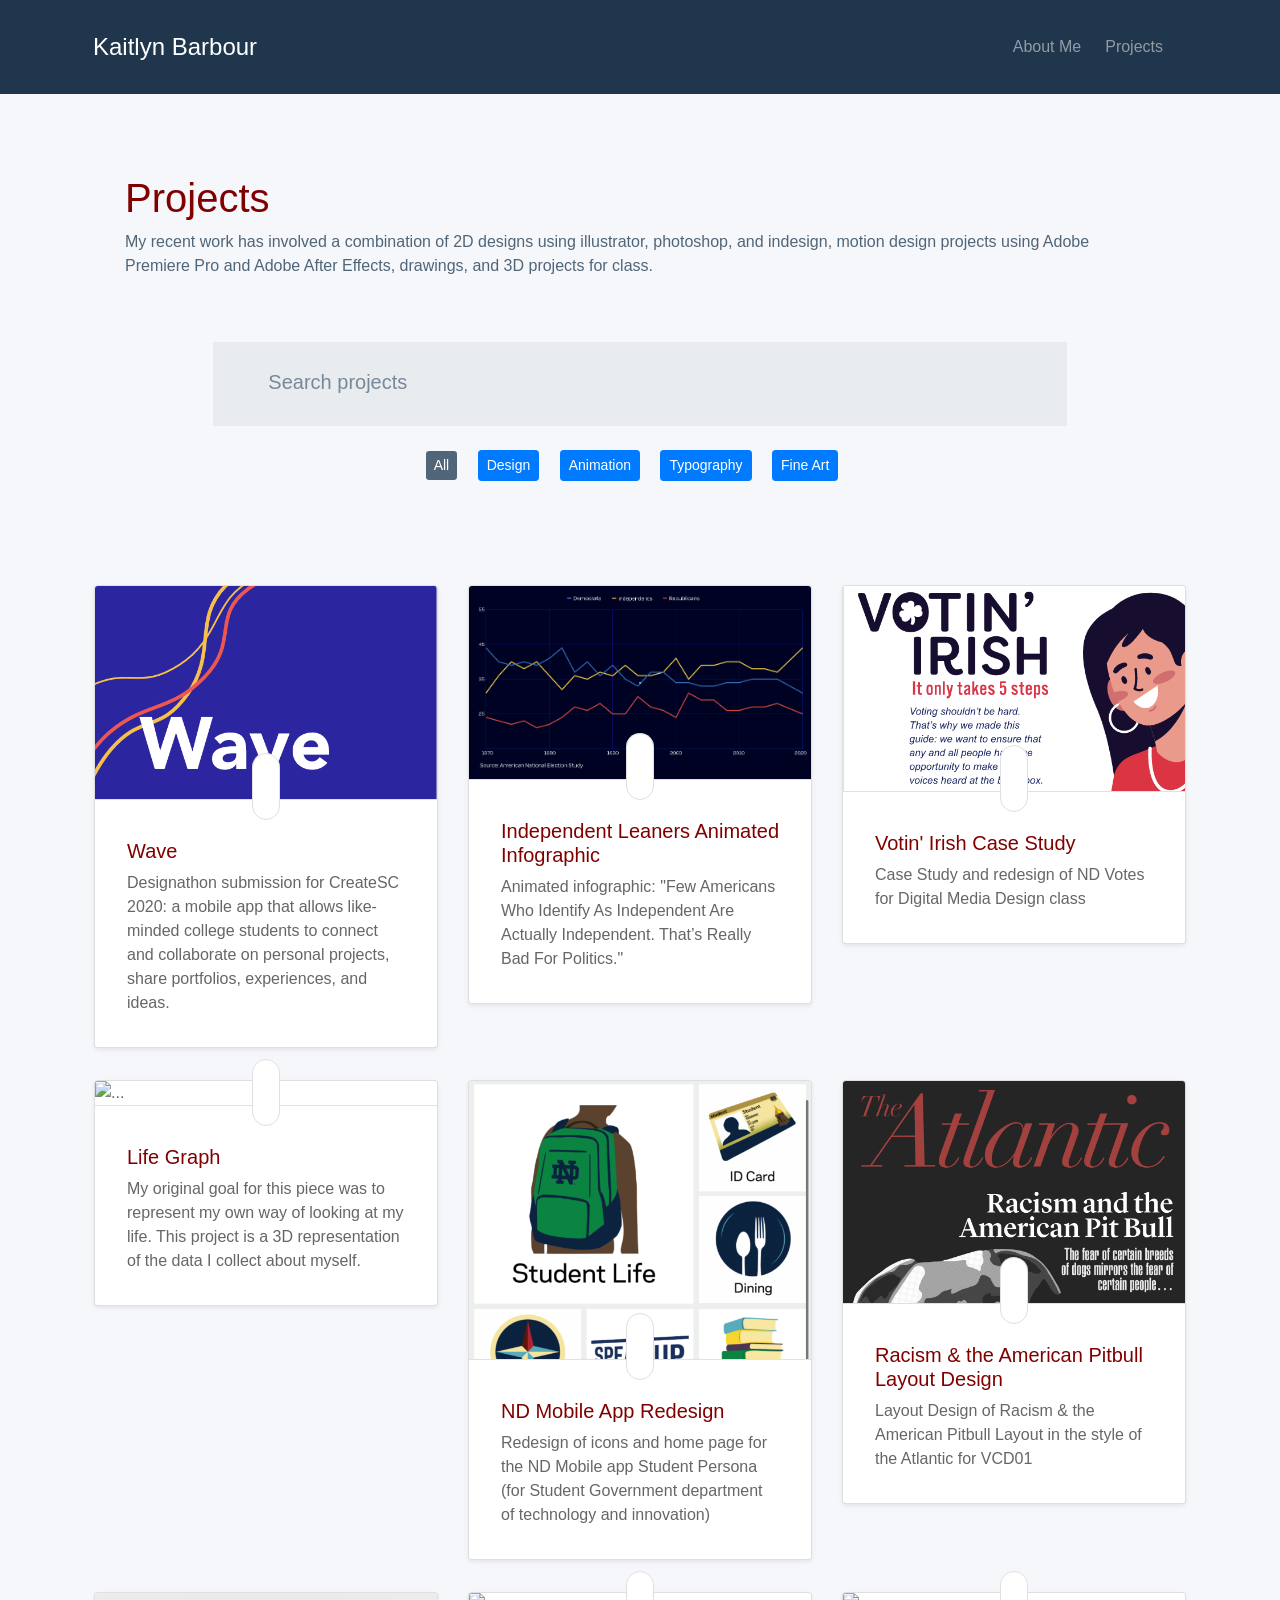
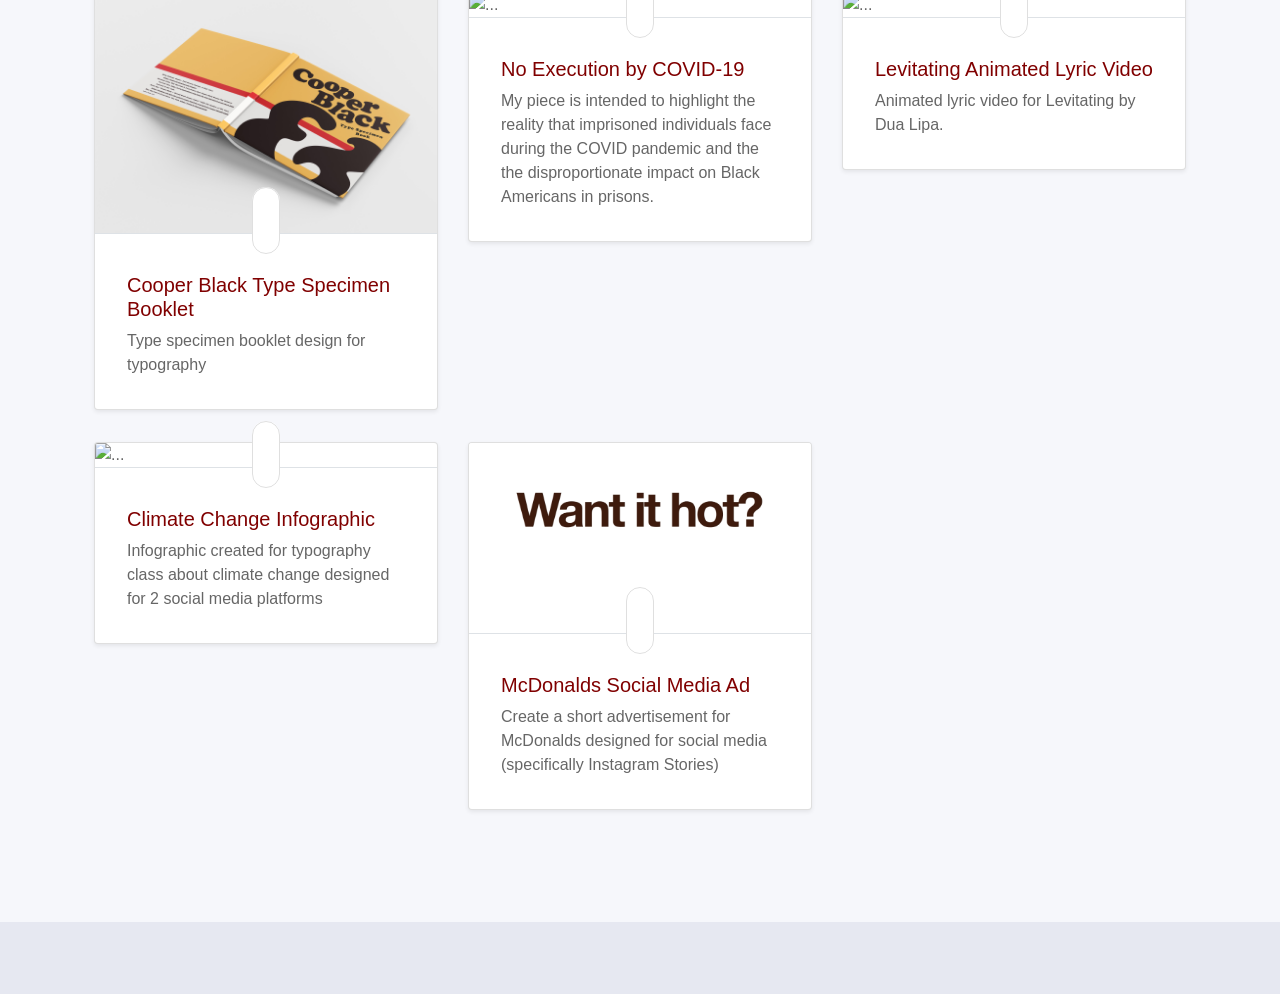
==== projects.html @ 3bd91464 "Add files via upload" ====
<!doctype html>
<html lang="en">

<head>

  <!-- Required meta tags -->
  <meta charset="utf-8">
  <meta name="viewport" content="width=device-width, initial-scale=1, shrink-to-fit=no">

  <!-- Favicon -->
  <link rel="apple-touch-icon" sizes="57x57" href="img/favicons/apple-icon-57x57.png">
  <link rel="apple-touch-icon" sizes="60x60" href="img/favicons/apple-icon-60x60.png">
  <link rel="apple-touch-icon" sizes="72x72" href="img/favicons/apple-icon-72x72.png">
  <link rel="apple-touch-icon" sizes="76x76" href="img/favicons/apple-icon-76x76.png">
  <link rel="apple-touch-icon" sizes="114x114" href="img/favicons/apple-icon-114x114.png">
  <link rel="apple-touch-icon" sizes="120x120" href="img/favicons/apple-icon-120x120.png">
  <link rel="apple-touch-icon" sizes="144x144" href="img/favicons/apple-icon-144x144.png">
  <link rel="apple-touch-icon" sizes="152x152" href="img/favicons/apple-icon-152x152.png">
  <link rel="apple-touch-icon" sizes="180x180" href="img/favicons/apple-icon-180x180.png">
  <link rel="icon" type="image/png" sizes="192x192" href="img/favicons/android-icon-192x192.png">
  <link rel="icon" type="image/png" sizes="32x32" href="img/favicons/favicon-32x32.png">
  <link rel="icon" type="image/png" sizes="96x96" href="img/favicons/favicon-96x96.png">
  <link rel="icon" type="image/png" sizes="16x16" href="img/favicons/favicon-16x16.png">
  <link rel="manifest" href="img/favicons/manifest.json">
  <meta name="msapplication-TileColor" content="#ffffff">
  <meta name="msapplication-TileImage" content="img/favicons/ms-icon-144x144.png">
  <meta name="theme-color" content="#ffffff">

  <!-- jQuery UI css -->
  <link rel="stylesheet" href="//code.jquery.com/ui/1.12.1/themes/base/jquery-ui.css">

  <!-- Bootstrap CSS -->
  <link rel="stylesheet" href="https://stackpath.bootstrapcdn.com/bootstrap/4.4.1/css/bootstrap.min.css" integrity="sha384-Vkoo8x4CGsO3+Hhxv8T/Q5PaXtkKtu6ug5TOeNV6gBiFeWPGFN9MuhOf23Q9Ifjh" crossorigin="anonymous">

  <!-- Google font: Open Sans Pro -->
  <link rel="preconnect" href="https://fonts.gstatic.com">
  <link href="https://fonts.googleapis.com/css2?family=Open+Sans:ital,wght@0,300;0,400;0,600;1,400&display=swap" rel="stylesheet">

  <!-- FontAwesome icon include -->
  <script src="https://kit.fontawesome.com/b730292a05.js" crossorigin="anonymous"></script>


  <!-- Main local styles -->
  <link rel="stylesheet" href="css/main.css">

  <title>Kaitlyn Barbour - Projects</title>

</head>

<body id="top">

  <!-- navbar include -->
  <div id="page-navbar"></div>

  <!-- main wrapper div -->
  <div class="container px-4" id="wrapper">

    <div class="row mx-3">
      <div class="col-sm-12">
        <h1>Projects</h1>
        <p>My recent work has involved a combination of 2D designs using illustrator, photoshop, and indesign, motion design projects using Adobe Premiere Pro and Adobe After Effects, drawings, and 3D projects for class.</p>
      </div>
      <!-- col-sm-12 -->

      <div class="col-sm-10 offset-sm-1">
        <form id="search-box">
          <div class="form-group">
            <div class="input-group border-0">
              <div class="input-group-prepend">
                <span class="input-group-text border-0"><i class="fa fa-search fa-fw fa-2x graphite"></i></span>
              </div>
              <input type="text" class="form-control form-control-lg" aria-label="" name="brainstorm-search" id="search-input" placeholder="Search projects">
              <div class="input-group-append" id="search-refresh-button">
                <span class="input-group-text border-0"><i class="fa fa-sync-alt opacity-half bright-blue fa-fw fa-2x pointer sm-del"></i></span>
              </div>
            </div>
          </div>
        </form>
      </div>

      <!-- .col-sm-8 -->

      <div class="col-sm-10 offset-sm-1 text-center" id="filter-buttons">

        <!-- Filter buttons -->
        <button id="all" class="btn btn-sm btn-primary mr-3 active">
          All
        </button>
        <button id="design" class="btn btn-sm btn-primary mr-3">
          Design
        </button>
        <button id="animation" class="btn btn-sm btn-primary mr-3">
          Animation
        </button>
        <button id="typography" class="btn btn-sm btn-primary mr-3">
          Typography
        </button>
        <button id="art" class="btn btn-sm btn-primary mr-3">
          Fine Art
        </button>


      </div>
      <!-- col-sm-10 -->
    </div>
    <!-- .row -->

    <div class="row" id="projects-div">

      <!-- Write the cards into the page -->

          <div class="card-container col-sm-12 col-md-6 col-lg-4 col-xl-4">
            <div class="card shadow-sm design" data-url="https://kaitlynbarbour.notion.site/Wave-CreateSC-Designathon-65e16a1731f546c295c900f905b038a4">
              <img src="img/projects/wave.png" class="card-img-top" alt="...">
              <div class="card-body border-top" data-resource-type="design">
                <p class="text-center card-action">
                  <span><i class="fa fa-window fa-fw fa-2x" aria-hidden="true"></i></span>
                </p>
                <h5 class="project-title">Wave </h5>
                Designathon submission for CreateSC 2020: a mobile app that allows like-minded college students to connect and collaborate on personal projects, share portfolios, experiences, and ideas.
              </div>
            </div>
          </div>

          <div class="card-container col-sm-12 col-md-6 col-lg-4 col-xl-4">
            <div class="card shadow-sm animation" data-url="https://kaitlynbarbour.notion.site/Independent-Leaners-Animated-Infographic-33ac3e1185ef47bf99f20e267cc8ea8a">
              <img src="img/projects/animation.png" class="card-img-top" alt="...">
              <div class="card-body border-top" data-resource-type="animation">
                <p class="text-center card-action">
                  <span><i class="fa fa-window fa-fw fa-2x" aria-hidden="true"></i></span>
                </p>
                <h5 class="project-title"> Independent Leaners Animated Infographic</h5>
                Animated infographic: "Few Americans Who Identify As Independent Are Actually Independent. That’s Really Bad For Politics."
              </div>
            </div>
          </div>


          <div class="card-container col-sm-12 col-md-6 col-lg-4 col-xl-4">
            <div class="card shadow-sm design" data-url="https://kaitlynbarbour.notion.site/Votin-Irish-Case-Study-cc50f83d2846484eaac85abd52f3b702">
              <img src="img/projects/votinirish.png" class="card-img-top" alt="...">
              <div class="card-body border-top" data-resource-type="design">
                <p class="text-center card-action">
                  <span><i class="fa fa-window fa-fw fa-2x" aria-hidden="true"></i></span>
                </p>
                <h5 class="project-title">Votin' Irish Case Study </h5>
                Case Study and redesign of ND Votes for Digital Media Design class
              </div>
            </div>
          </div>

          <div class="card-container col-sm-12 col-md-6 col-lg-4 col-xl-4">
            <div class="card shadow-sm art" data-url="https://kaitlynbarbour.notion.site/Physical-Data-Visualization-90b8cab26c60464cac209d9bc8e6e616">
              <img src="img/projects/lifegraph.png" class="card-img-top" alt="...">
              <div class="card-body border-top" data-resource-type="art">
                <p class="text-center card-action">
                  <span><i class="fa fa-window fa-fw fa-2x" aria-hidden="true"></i></span>
                </p>
                <h5 class="project-title">Life Graph</h5>
                My original goal for this piece was to represent my own way of looking at my life. This project is a 3D representation of the data I collect about myself.
              </div>
            </div>
          </div>

          <div class="card-container col-sm-12 col-md-6 col-lg-4 col-xl-4">
            <div class="card shadow-sm design" data-url="https://kaitlynbarbour.notion.site/ND-Mobile-Student-Persona-Redesign-a856fe2694584ebcade6169691a4d353">
              <img src="img/projects/ndmobile.png" class="card-img-top" alt="...">
              <div class="card-body border-top" data-resource-type="design">
                <p class="text-center card-action">
                  <span><i class="fa fa-window fa-fw fa-2x" aria-hidden="true"></i></span>
                </p>
                <h5 class="project-title"> ND Mobile App Redesign</h5>
                Redesign of icons and home page for the ND Mobile app Student Persona (for Student Government department of technology and innovation)
              </div>
            </div>
          </div>

          <div class="card-container col-sm-12 col-md-6 col-lg-4 col-xl-4">
            <div class="card shadow-sm design" data-url="https://kaitlynbarbour.notion.site/Racism-the-American-Pitbull-Layout-Design-f62192bcb5354cb2b55799940a75b25e">
              <img src="img/projects/layoutdesign.jpg" class="card-img-top" alt="...">
              <div class="card-body border-top" data-resource-type="design">
                <p class="text-center card-action">
                  <span><i class="fa fa-window fa-fw fa-2x" aria-hidden="true"></i></span>
                </p>
                <h5 class="project-title"> Racism & the American Pitbull Layout Design</h5>
                Layout Design of Racism & the American Pitbull Layout in the style of the Atlantic for VCD01
              </div>
            </div>
          </div>

          <div class="card-container col-sm-12 col-md-6 col-lg-4 col-xl-4">
            <div class="card shadow-sm typography" data-url="https://kaitlynbarbour.notion.site/Cooper-Black-Type-Specimen-Booklet-4851844190004b54b8eca795ffcfc15a">
              <img src="img/projects/cooperblack.jpg" class="card-img-top" alt="...">
              <div class="card-body border-top" data-resource-type="typography">
                <p class="text-center card-action">
                  <span><i class="fa fa-window fa-fw fa-2x" aria-hidden="true"></i></span>
                </p>
                <h5 class="project-title"> Cooper Black Type Specimen Booklet</h5>
                Type specimen booklet design for typography
              </div>
            </div>
          </div>

          <div class="card-container col-sm-12 col-md-6 col-lg-4 col-xl-4">
            <div class="card shadow-sm art" data-url="https://kaitlynbarbour.notion.site/No-Execution-by-COVID-19-d1b6fbf8839147ed8ed090b9136ef6d8">
              <img src="img/projects/no-execution-by-covid19.jpg" class="card-img-top" alt="...">
              <div class="card-body border-top" data-resource-type="art">
                <p class="text-center card-action">
                  <span><i class="fa fa-window fa-fw fa-2x" aria-hidden="true"></i></span>
                </p>
                <h5 class="project-title">No Execution by COVID-19</h5>
                My piece is intended to highlight the reality that imprisoned individuals face during the COVID pandemic and the the disproportionate impact on Black Americans in prisons.
              </div>
            </div>
          </div>

          <div class="card-container col-sm-12 col-md-6 col-lg-4 col-xl-4">
            <div class="card shadow-sm animation" data-url="https://kaitlynbarbour.notion.site/Levitating-Animated-Lyric-Video-da3fcb309929469a9271ed8a6ec40804">
              <img src="img/projects/levitating.png" class="card-img-top" alt="...">
              <div class="card-body border-top" data-resource-type="animation">
                <p class="text-center card-action">
                  <span><i class="fa fa-window fa-fw fa-2x" aria-hidden="true"></i></span>
                </p>
                <h5 class="project-title">Levitating Animated Lyric Video</h5>
                Animated lyric video for Levitating by Dua Lipa.
              </div>
            </div>
          </div>

          <div class="card-container col-sm-12 col-md-6 col-lg-4 col-xl-4">
            <div class="card shadow-sm typography" data-url="https://kaitlynbarbour.notion.site/Climate-Change-Infographic-a1d170d517ae4a9aa8b67f7d9f4f98e4">
              <img src="img/projects/climatechange.png" class="card-img-top" alt="...">
              <div class="card-body border-top" data-resource-type="typography">
                <p class="text-center card-action">
                  <span><i class="fa fa-window fa-fw fa-2x" aria-hidden="true"></i></span>
                </p>
                <h5 class="project-title"> Climate Change Infographic</h5>
                Infographic created for typography class about climate change designed for 2 social media platforms
              </div>
            </div>
          </div>

          <div class="card-container col-sm-12 col-md-6 col-lg-4 col-xl-4">
            <div class="card shadow-sm animation" data-url="https://kaitlynbarbour.notion.site/McDonalds-Social-Media-Ad-288a495ed1e44b3b9bfb657590a5f5fc">
              <img src="img/projects/mcdonalds.png" class="card-img-top" alt="...">
              <div class="card-body border-top" data-resource-type="animation">
                <p class="text-center card-action">
                  <span><i class="fa fa-window fa-fw fa-2x" aria-hidden="true"></i></span>
                </p>
                <h5 class="project-title"> McDonalds Social Media Ad</h5>
                Create a short advertisement for McDonalds designed for social media (specifically Instagram Stories)
              </div>
            </div>
          </div>


      </script>

    </div>
    <!-- .row -->

  </div>
  <!-- #wrapper .container -->

  <!-- Footer include -->
  <div id="page-footer"></div>

  <!-- Back to top button -->
  <a role="button" id="back-to-top" class="btn scroll-link" href="#top"><i class="fa fa-fw fa-2x fa-angle-up" aria-hidden="true"></i></a>

  <div class="modal fade" id="modal-map-to-office" tabindex="-1" role="dialog" aria-labelledby="office-map-modal-label" aria-hidden="true">
    <div class="modal-dialog modal-lg" role="document">
      <div class="modal-content">
        <div class="modal-header">
          <h5 class="modal-title" id="office-map-modal-label">Map to my office</h5>
          <button type="button" class="close" data-dismiss="modal" aria-label="Close">
            <span aria-hidden="true">&times;</span>
          </button>
        </div>
        <div class="modal-body">
          <img class="image-fluid dx-auto" src="img/map-to-my-office.png" alt="map to my office">
        </div>
      </div>
    </div>
  </div>

  <!-- jquery JS minified -->
  <script src="https://code.jquery.com/jquery-3.4.1.min.js"></script>

  <!-- jquery ui -->
  <script src="https://code.jquery.com/ui/1.12.1/jquery-ui.js"></script>

  <!-- Mustache.js -->
  <script src="https://cdnjs.cloudflare.com/ajax/libs/mustache.js/3.0.1/mustache.min.js"></script>

  <!-- popper minified -->
  <script src="https://cdn.jsdelivr.net/npm/popper.js@1.16.0/dist/umd/popper.min.js" integrity="sha384-Q6E9RHvbIyZFJoft+2mJbHaEWldlvI9IOYy5n3zV9zzTtmI3UksdQRVvoxMfooAo" crossorigin="anonymous"></script>

  <!-- bootstrap JS minified -->
  <script src="https://stackpath.bootstrapcdn.com/bootstrap/4.4.1/js/bootstrap.min.js" integrity="sha384-wfSDF2E50Y2D1uUdj0O3uMBJnjuUD4Ih7YwaYd1iqfktj0Uod8GCExl3Og8ifwB6" crossorigin="anonymous"></script>

  <!-- Main local scripts -->
  <script src="js/main.js"></script>
  <script src="js/projects.js"></script>

  <script>
    $(function() {

      // Load the top page navbar
      $("#page-navbar").load("page-navbar.html", function() {

        $("#me").removeClass("active");
        $("#projects").addClass("active");

      });


      // Redirect to URL on data-url attr
      $(document).on("click", "[data-url]", function() {
        var url = $(this).data("url");
        window.open(url);
      });

    });
    // document.ready
  </script>

</body>

</html>
---- css/main.css ----
:root {
  /* root color variables */
  --bright-blue: #007bff;
  --nd-blue: #20364c;
  --body-background: #f6f7fb;
  --ghost-white: ghostwhite;
  --alice-blue: aliceblue;
  --footer-slate: #e6e8f1;
  --white: white;
  --body-font: #666;
  --slate-gray: lightslategray;
  --silver: silver;
  --graphite: #506578;
  --trench-blue: #406885;
  --light-blue: #d0e9fe;
  --chocolate: rgb(210, 105, 30);
  --maroon: maroon;
  --lightest-gray: #e9ecef;
}

html {
  font-size: 16px;
}

body {
  box-sizing: border-box;
  font-family: 'Proxima Nova', "Arial", sans-serif;
  color: var(--body-font);
  font-size: 1rem;
  background: var(--body-background);
}

p, ul, li, table, tr, td, dd, dt {
  color: var(--graphite);
  font-size: 1rem;
}

h1, h2, h3 {
  color: var(--maroon) !important;
}

h4, h5, h6 {
  color: var(--trench-blue) !important;
}

h4 {
  font-size: 1.35rem;
}

/* Lines after headers */
h3 {
  margin-bottom: 1.2rem;
  margin-top: 3rem;
}

h3 {
  position: relative;
}

h3 span {
  background-color: var(--body-background);
  padding-right: 10px;
}

h3:after {
  content: "";
  position: absolute;
  bottom: 0;
  left: 0;
  right: 0;
  height: 0.5em;
  border-top: 2px solid var(--silver);
  z-index: -1;
}

.position-title {
  font-size: 1.1rem;
  color: var(--trench-blue) !important;
  font-weight: 600;
}

#contact-table td {
  font-size: 1rem !important;
}

#contact-table td:first-of-type {
  color: var(--trench-blue);
}

#contact-table tr:first-child td {
  border: none !important;
}

.list-group-item a,
.list-group-item a i {
  color: var(--bright-blue);
}

/* Projects ---------------------------------------------------------------- */
#projects-div {
  margin-top: 3.5rem;
}

#projects-div .card {
  margin-bottom: 2rem;
  cursor: pointer;
}

#projects-div .card-body {
  padding: 3rem 2rem 2rem;
  text-align: left;
}

#projects-div .card-body h5 {
  text-align: left;
  color: var(--maroon) !important;
  margin-top: -1rem;
  z-index: 1000;
}

.card-action {
  background: transparent;
  margin-top: -4.05rem;
  margin-bottom: 3rem;
  z-index: 1;
}

.card-action span {
  color: var(--bright-blue);
  border: 1px solid rgba(0, 0, 0, .125);
  background: var(--white);
  padding: 2rem .8rem 1rem;
  border-radius: 90px;
}

/* Filter buttons */
#filter-buttons {
  margin-bottom: 2rem;
}

#filter-buttons button {
  margin-bottom: 1rem;
}

#filter-buttons button.active {
  background: var(--graphite);
  border: none;
}

/* Teaching section --------------------------------------------------------- */
#teaching-section .card {
  border: none;
  border-bottom: 1px dotted var(--silver) !important;
  background: none;
}

#teaching-section .card-header {
  background: transparent !important;
  padding: .3rem 0rem 0 .3rem;
  border-bottom: none !important;
}

#teaching-section .card-body {
  background: transparent !important;
  padding: .3rem 1rem 0 1rem;
  border-bottom: none !important;
}

#teaching-section button {
  text-align: left;
}

.fa-rotate-45 {
  -webkit-transform: rotate(45deg);
  -moz-transform: rotate(45deg);
  -ms-transform: rotate(45deg);
  -o-transform: rotate(45deg);
  transform: rotate(45deg);
}

.fa-rotate-90 {
  -webkit-transform: rotate(45deg);
  -moz-transform: rotate(45deg);
  -ms-transform: rotate(45deg);
  -o-transform: rotate(45deg);
  transform: rotate(45deg);
}

/* Research section --------------------------------------------------------- */
#reseach-bullets li {
  margin-bottom: .75rem;
}

#conference-presentations,
#invited-talks {
  margin-left: 1.25rem;
}

#conference-presentations dt {
  font-weight: 600;
}

#conference-presentations dd {
  margin-bottom: 1rem;
}

/* Vitae ----------------------------------------------------------------------*/
#vitae-iframe {
  box-shadow: 1px 1px 6px 0px var(--silver);
}

/* Format the social-professional network icons ------------------------------ */
.social-icons {
  list-style-type: none;
}

.social-icons li {
  padding-left: 2rem;
  display: inline-block;
  text-align: center;
  cursor: pointer;
}

.social-icons li a {
  color: #1585cf;
}

/* Color --------------------------------------------- */
.bright-blue {
  color: var(--bright-blue);
}

.chocolate {
  color: var(--chocolate);
}

.trench-blue {
  color: var(--trench-blue) !important;
}

.ghost-white {
  color: var(--ghost-white);
}

.bright-blue {
  color: var(--bright-blue);
}

.light-blue {
  color: var(--light-blue);
}

.footer-slate {
  color: var(--footer-slate);
}

.white {
  color: var(--white);
}

.slate-gray {
  color: var(--slate-gray);
}

.silver {
  color: var(--silver);
}

.graphite {
  color: var(--graphite);
}

/* Navbar -------------------------------------------- */
.bg-navbar {
  background: var(--nd-blue);
}

#page-navbar nav {
  padding: 1.5rem;
}

#page-navbar img {
  width: 30px;
}

.navbar-brand {
  font-size: 1.5rem !important;
}

#page-lead {
  margin-bottom: 2rem !important;
}

#page-footer {
  margin-top: 5rem;
  background: var(--footer-slate);
  padding: 2rem 0 1.5rem;
}

blockquote,
cite {
  font-style: normal;
}

/* Back to top button  --------------------------------------- */
#back-to-top {
  display: none;
  position: fixed;
  bottom: 40%;
  right: 0;
  z-index: 99;
  border: none;
  outline: none;
  background-color: var(--bright-blue);
  color: var(--white) !important;
  padding: 8px 4px 10px 4px;
  border-radius: 2px 0 0 2px;
  font-size: 1rem;
  cursor: pointer !important;
}

#back-to-top:hover {
  background-color: var(--bright-blue);
  color: var(--white);
}

#page-navbar .active {
  border-bottom: 3px solid white;
}

/* Set cursor as pointer */
.pointer {
  cursor: pointer;
}

/* Education section ---------------------------------------- */
#education {
  border: none !important;
}

#education li {
  padding: .25rem 0;
  background: transparent;
  border: none !important;
}

/* wrapper -------------------------------------------------- */
#wrapper {
  padding-top: 5rem;
}

#wrapper a {
  font-size: inherit;
  color: var(--bright-blue);
}

/* Search-box */
#search-box {
  margin-top: 3rem;
  outline: none;
  background: var(--lightest-gray);
  padding: 1rem 1rem .25rem;
  margin-bottom: 1.5rem;
  /* border: none !important;
  -webkit-box-shadow: none !important;
  -moz-box-shadow: none !important;
  box-shadow: none !important; */
}

#search-box input {
  text-shadow: none !important;
  color: var(--graphite);
  border: none !important;
  background: var(--lightest-gray) !important;
}

/* Utilities */
.small-caps {
  font-variant: small-caps;
}

.badge {
  padding: .4rem .6rem;
}

.urls {
  overflow-wrap: break-word;
  word-wrap: break-word;
  word-break: break-word;
  -ms-hyphens: auto;
  -moz-hyphens: auto;
  -webkit-hyphens: auto;
  hyphens: auto;
}

input::placeholder {
  color: var(--slate-gray) !important;
  text-shadow: none;
}

.card-header button {
  font-size: 1.1rem !important;
}

.tab { margin-left: 25px; }

/* Media queries ------------------------------------------- */
@media screen and (max-width: 560px) {
  #page-navbar .nav-item {
    padding: .1rem 2rem .1rem 1.5rem;
    margin-top: .35rem;
    border-bottom: 1px dotted var(--silver);
  }

  #my-photo {
    margin-top: -4rem;
  }

  #page-navbar #projects {
    border: none !important;
  }
}
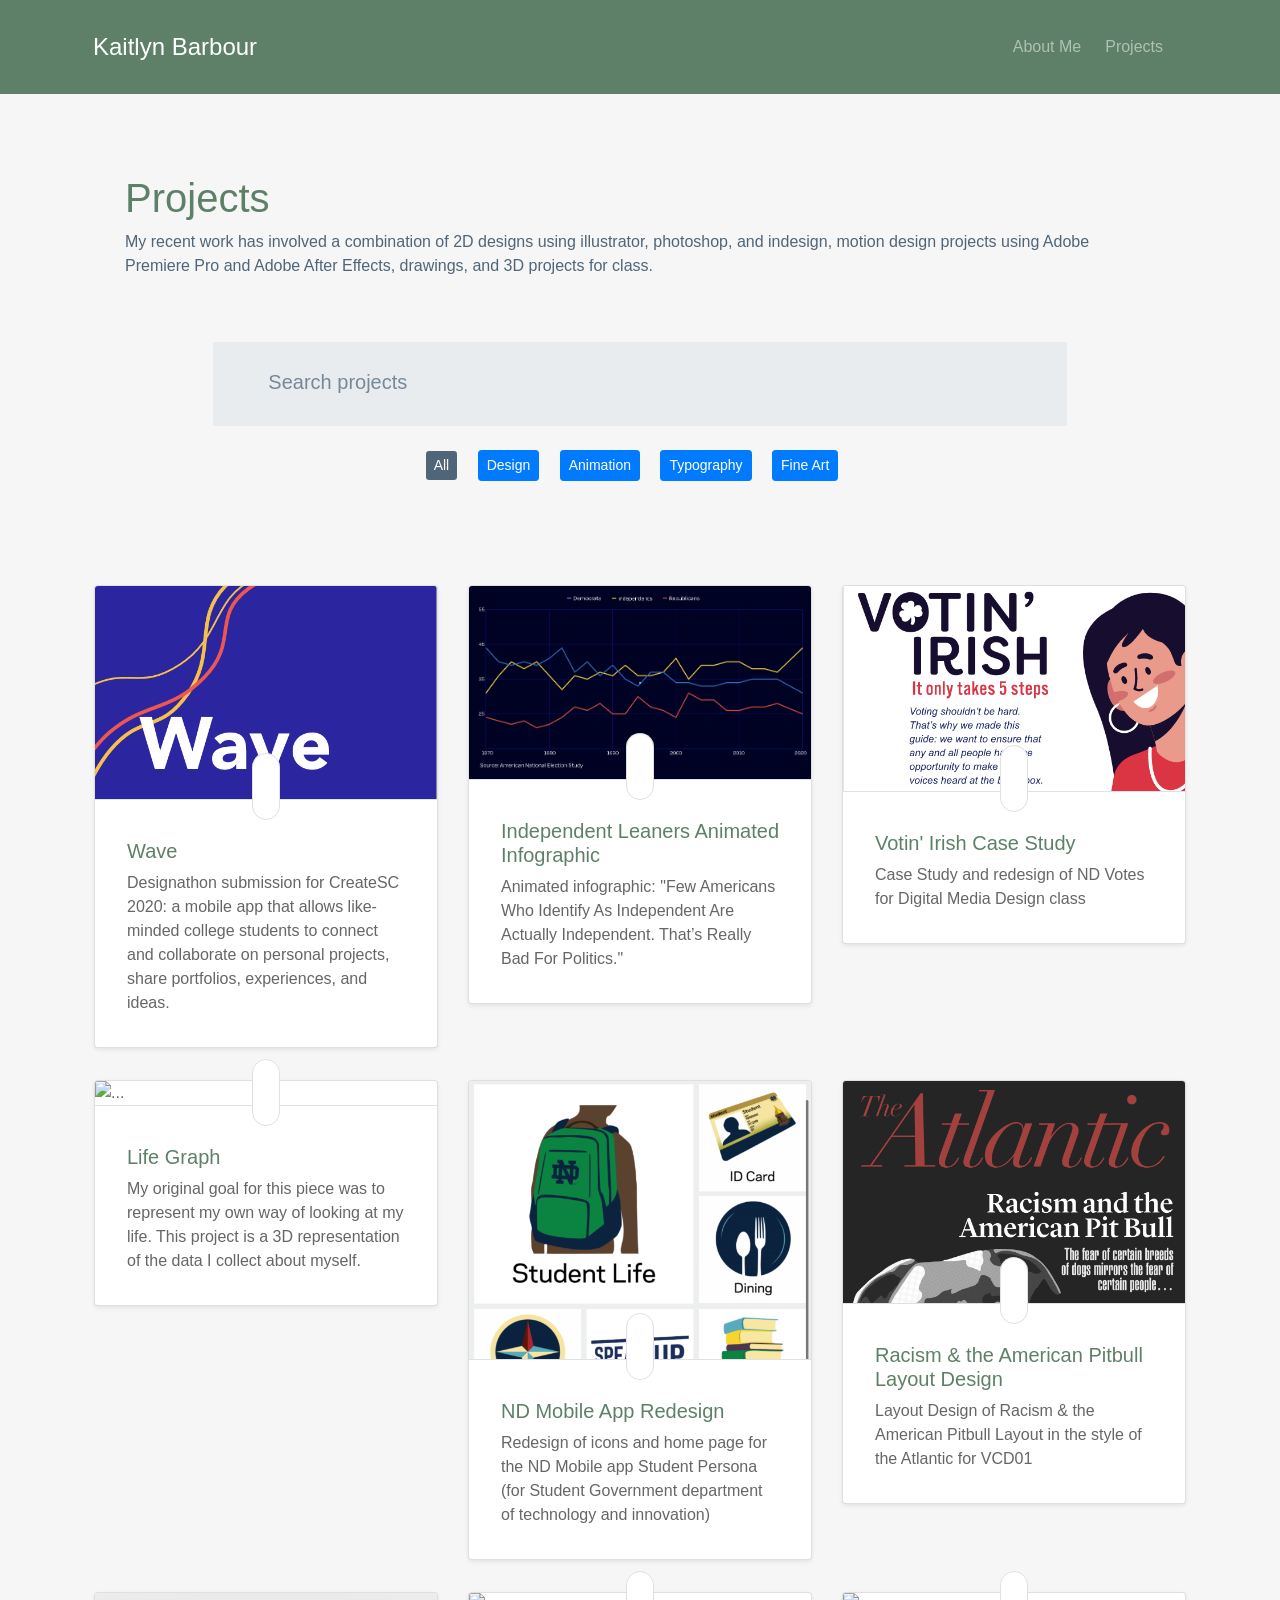
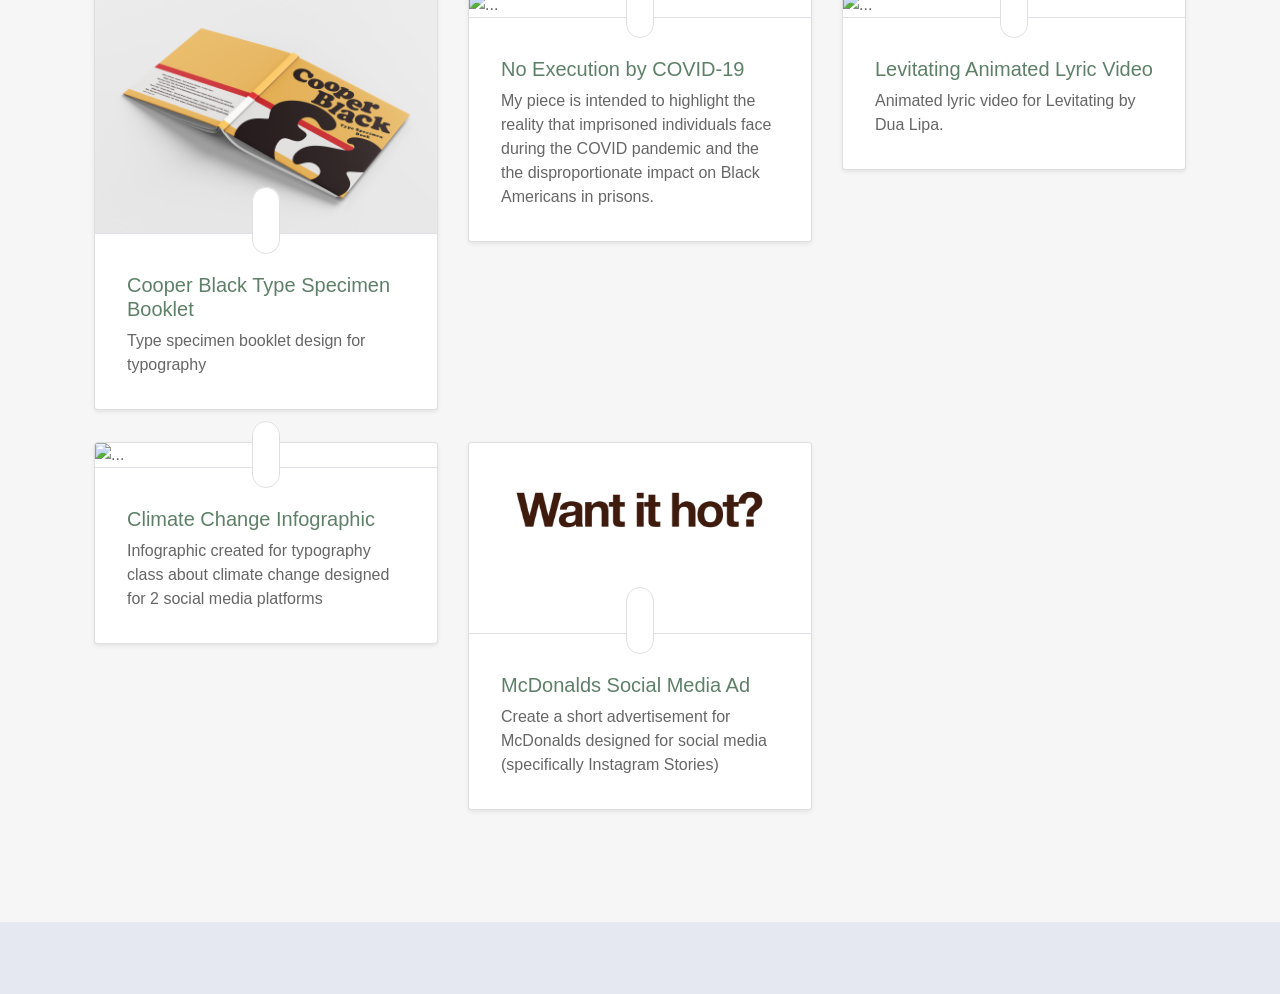
==== commit 061108c5: "Update projects.html" ====
--- a/projects.html
+++ b/projects.html
@@ -71,7 +71,7 @@
               </div>
               <input type="text" class="form-control form-control-lg" aria-label="" name="brainstorm-search" id="search-input" placeholder="Search projects">
               <div class="input-group-append" id="search-refresh-button">
-                <span class="input-group-text border-0"><i class="fa fa-sync-alt opacity-half bright-blue fa-fw fa-2x pointer sm-del"></i></span>
+                <span class="input-group-text border-0"><i class="fa fa-sync-alt opacity-half kaitlyn-green fa-fw fa-2x pointer sm-del"></i></span>
               </div>
             </div>
           </div>
--- a/css/main.css
+++ b/css/main.css
@@ -1,8 +1,8 @@
 :root {
   /* root color variables */
-  --bright-blue: #007bff;
-  --nd-blue: #20364c;
-  --body-background: #f6f7fb;
+  --bright-blue: #5e8068;
+  --kaitlyn-green: #5e8068;
+  --body-background: #f6f6f6;
   --ghost-white: ghostwhite;
   --alice-blue: aliceblue;
   --footer-slate: #e6e8f1;
@@ -14,7 +14,6 @@
   --trench-blue: #406885;
   --light-blue: #d0e9fe;
   --chocolate: rgb(210, 105, 30);
-  --maroon: maroon;
   --lightest-gray: #e9ecef;
 }
 
@@ -36,7 +35,7 @@
 }
 
 h1, h2, h3 {
-  color: var(--maroon) !important;
+  color: var(--kaitlyn-green) !important;
 }
 
 h4, h5, h6 {
@@ -113,7 +112,7 @@
 
 #projects-div .card-body h5 {
   text-align: left;
-  color: var(--maroon) !important;
+  color: var(--kaitlyn-green) !important;
   margin-top: -1rem;
   z-index: 1000;
 }
@@ -126,7 +125,7 @@
 }
 
 .card-action span {
-  color: var(--bright-blue);
+  color: var(--kaitlyn-green);
   border: 1px solid rgba(0, 0, 0, .125);
   background: var(--white);
   padding: 2rem .8rem 1rem;
@@ -242,10 +241,6 @@
   color: var(--ghost-white);
 }
 
-.bright-blue {
-  color: var(--bright-blue);
-}
-
 .light-blue {
   color: var(--light-blue);
 }
@@ -272,7 +267,7 @@
 
 /* Navbar -------------------------------------------- */
 .bg-navbar {
-  background: var(--nd-blue);
+  background: var(--kaitlyn-green);
 }
 
 #page-navbar nav {
